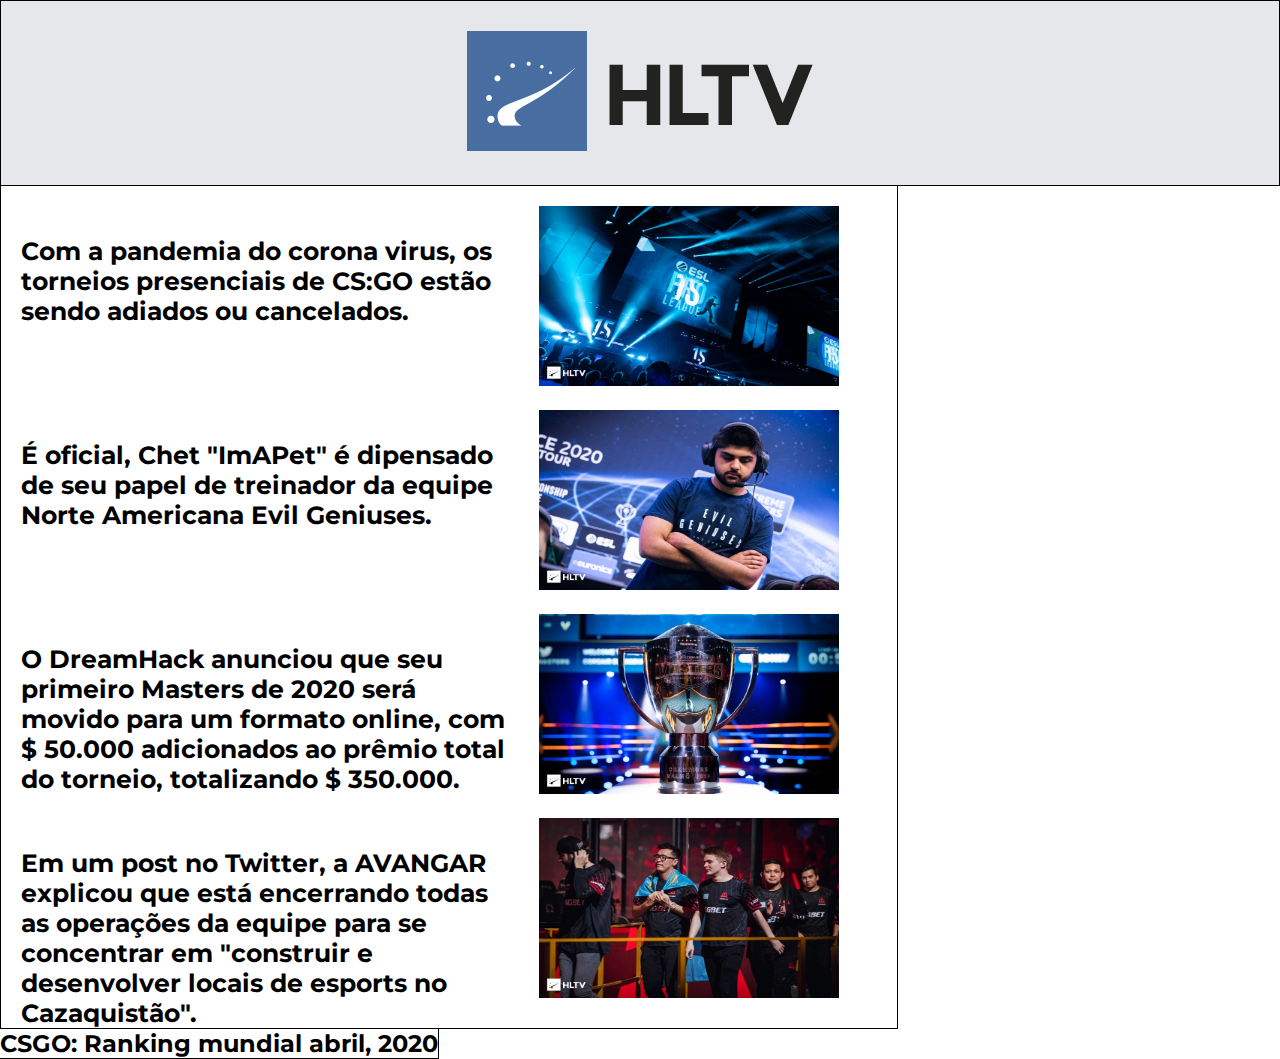
==== 2020-1/IDW/AP1/index.html @ b1125171 "update" ====
<!DOCTYPE html>
<html lang="pt-BR">
<head>
  <meta charset="UTF-8">
  <meta name="viewport" content="width=device-width, initial-scale=1.0">
  <link rel="stylesheet" href="css/style.css">
  <link href="https://fonts.googleapis.com/css2?family=Montserrat:wght@400;500;700;900&display=swap" rel="stylesheet">
  <title>Ap1</title>
</head>
<body>
  <!--Cabeçalho-->
  <header>
    <img src="img/HLTV_2017logo.png" alt="">
  </header>


  <!--Conteúdo-->
  <section>
    <article>
      <div class="noticias">
        <p>
          Com a pandemia do corona virus,
          os torneios presenciais de CS:GO
          estão sendo adiados ou cancelados. 
        </p>
      </div>

      <div class="imagens">
        <img src="img/img1.jpeg" alt="">
      </div>
    </article>

    <article>
      <div class="noticias">
        <p>
          É oficial, Chet "ImAPet" é dipensado
          de seu papel de treinador da equipe
          Norte Americana Evil Geniuses.
        </p>
      </div>

      <div class="imagens">
        <img src="img/evil.webp" alt="">
      </div>
    </article>

    <article>
      <div class="noticias">
        <p>
          O DreamHack anunciou que seu primeiro Masters de 2020 
          será movido para um formato online, 
          com $ 50.000 adicionados ao prêmio total do torneio,
          totalizando $ 350.000.
        </p>
      </div>

      <div class="imagens">
        <img src="img/trofeu.webp" alt="">
      </div>
    </article>

    <article>
      <div class="noticias">
        <p>
          Em um post no Twitter, a AVANGAR explicou que está encerrando
          todas as operações da equipe para se concentrar em "construir 
          e desenvolver locais de esports no Cazaquistão".
        </p>
      </div>

      <div class="imagens">
        <img src="img/avangar.webp" alt="">
      </div>
    </article>


  </section>


  <!--Barra lateral direita-->
  <sidebar>
    <h2>CSGO: Ranking mundial abril, 2020</h2>

    <article>

    </article>
  </sidebar>


  <!--Rodapé-->
  <footer>

  </footer>
  
</body>
</html>
---- 2020-1/IDW/AP1/css/style.css ----
* {
  margin: 0 auto;
}

body {
  font-family: 'Montserrat', sans-serif;
}

header {
  border: 1px solid black;
  background: #E5E7EA;
  text-align: center;
}

header img {
  padding: 30px 0;
}

section {
  border: 1px solid black;
  border-top: none;
  float: left;
  width: 70%;
}

.noticias {
  width: 60%;
  text-align: left;
  float: left;
}

.noticias p {
  margin: 50px 20px 0 20px;
  font-weight: bold;
  font-size: 25px;
}

.imagens img {
  margin: 20px 0 0 0;
  width: 300px;
  height: 180px;
}

sidebar {
  border: 1px solid black;
  border-left: none;
  border-top: none;
  float: left;
}
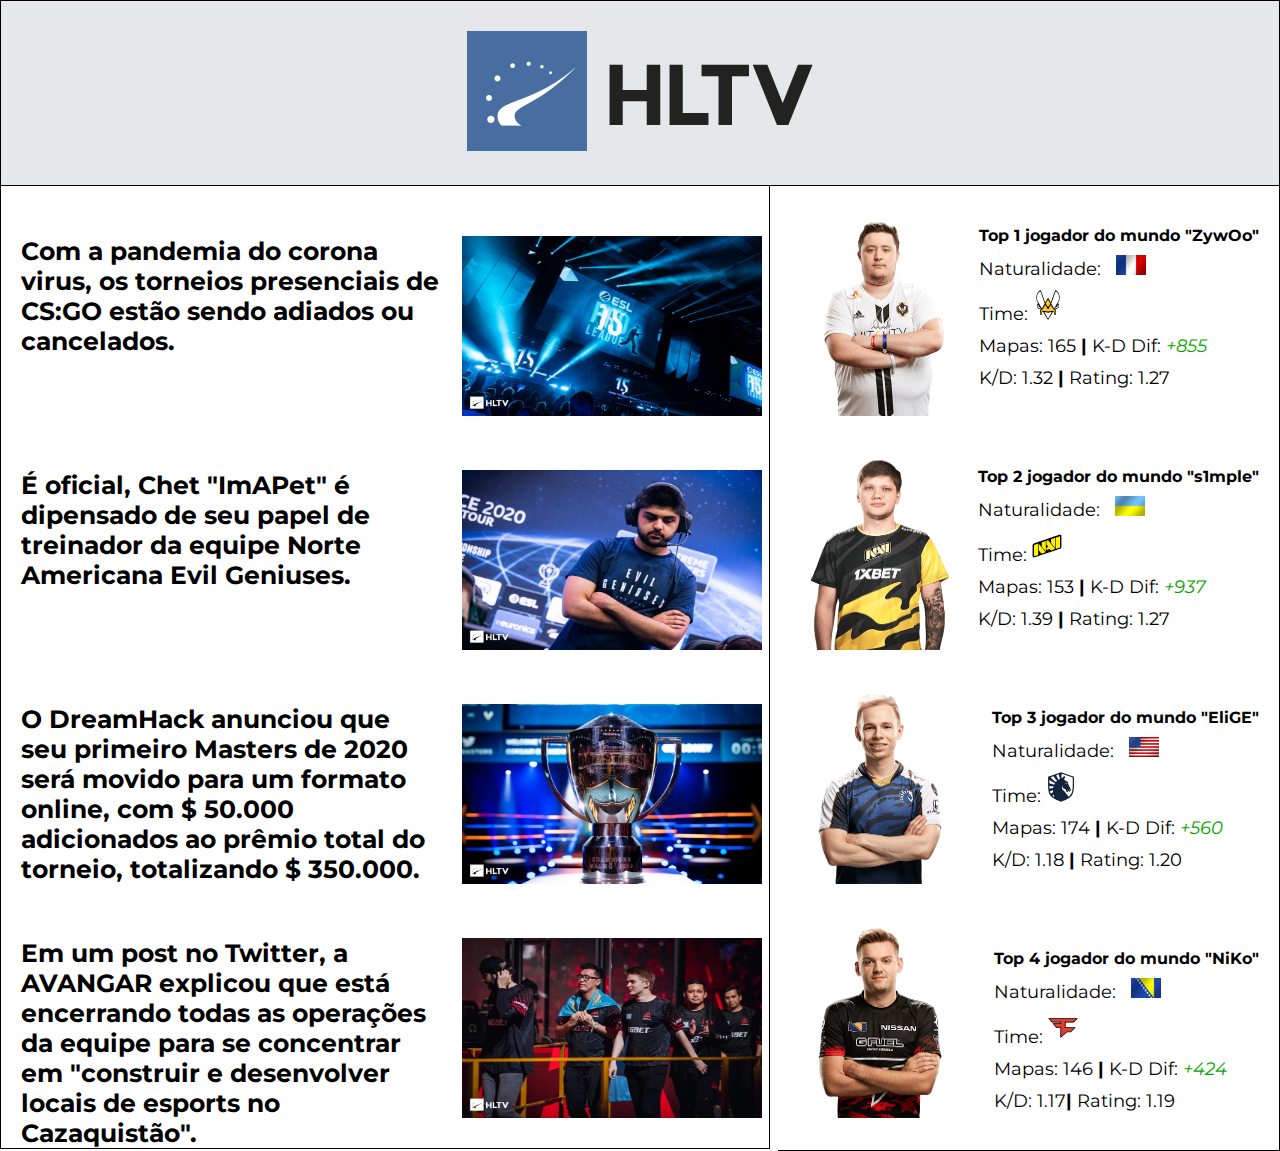
==== commit f31f326f: "update" ====
--- a/2020-1/IDW/AP1/index.html
+++ b/2020-1/IDW/AP1/index.html
@@ -79,11 +79,68 @@
 
   <!--Barra lateral direita-->
   <sidebar>
-    <h2>CSGO: Ranking mundial abril, 2020</h2>
+    <!--Top 1-->
+    <article>
+      <div class="jogador">
+        <picture><img class="player-profile" src="img/zyo.png" alt=""></picture>
+      </div>
 
+      <div class="info-jogador">
+        <h4>Top 1 jogador do mundo "ZywOo"</h4>
+        <p>Naturalidade: <img class="naturalidade" src="img/FR.gif" title="França" alt=""></p>
+        <p>Time: <img class="time" src="img/vita.svg" title="Vitality" alt=""></p>
+        <p>Mapas: 165 <b>|</b> K-D Dif: <em>+855</em></p>
+        <p>K/D: 1.32 <b>|</b> Rating: 1.27</p>
+        <br><br>
+      </div>
+    </article>
+
+        <!--Top 2-->
     <article>
+      <div class="jogador">
+        <picture><img class="player-profile" src="img/simples.webp" alt=""></picture>
+      </div>
+    
+      <div class="info-jogador">
+        <h4>Top 2 jogador do mundo "s1mple"</h4>
+        <p>Naturalidade: <img class="naturalidade" src="img/ua.gif" title="Ucrânia" alt=""></p>
+        <p>Time: <img class="time" src="img/navi.svg" title="Natus Vincere" alt=""></p>
+        <p>Mapas: 153 <b>|</b> K-D Dif: <em>+937</em></p>
+        <p>K/D: 1.39 <b>|</b> Rating: 1.27</p>
+        <br><br>
+      </div>
+    </article>
 
-    </article>
+      <!--Top 3-->
+      <article>
+        <div class="jogador">
+          <picture><img class="player-profile" src="img/elige.png" alt=""></picture>
+        </div>
+  
+        <div class="info-jogador">
+          <h4>Top 3 jogador do mundo "EliGE"  </h4>
+          <p>Naturalidade: <img class="naturalidade" src="img/US.gif" title="Estados Unidos" alt=""></p>
+          <p>Time: <img class="time" src="img/liquid.svg" title="Team Liquid" alt=""></p>
+          <p>Mapas: 174 <b>|</b> K-D Dif: <em>+560</em></p>
+          <p>K/D: 1.18 <b>|</b> Rating: 1.20</p>
+          <br><br>
+        </div>
+
+              <!--Top 4-->
+      <article>
+        <div class="jogador">
+          <picture><img class="player-profile" src="img/niko.png" alt=""></picture>
+        </div>
+  
+        <div class="info-jogador">
+          <h4>Top 4 jogador do mundo "NiKo"  </h4>
+          <p>Naturalidade: <img class="naturalidade" src="img/BA.gif" title="Bósnia e Herzegovina" alt=""></p>
+          <p>Time: <img class="time" src="img/faze.svg" title="FaZe Clan" alt=""></p>
+          <p>Mapas: 146 <b>|</b> K-D Dif: <em>+424</em></p>
+          <p>K/D: 1.17<b>|</b> Rating: 1.19</p>
+          <br><br>
+        </div>
+      </article>
   </sidebar>
 
 
--- a/2020-1/IDW/AP1/css/style.css
+++ b/2020-1/IDW/AP1/css/style.css
@@ -20,30 +20,70 @@
   border: 1px solid black;
   border-top: none;
   float: left;
-  width: 70%;
+  width: 60%;
 }
 
 .noticias {
+  float: left;
+  text-align: left;
   width: 60%;
-  text-align: left;
-  float: left;
 }
 
 .noticias p {
-  margin: 50px 20px 0 20px;
   font-weight: bold;
   font-size: 25px;
+  margin: 50px 20px 0 20px;
 }
 
 .imagens img {
-  margin: 20px 0 0 0;
+  height: 180px;
+  margin: 50px 0 0 0;
   width: 300px;
-  height: 180px;
 }
 
 sidebar {
   border: 1px solid black;
   border-left: none;
   border-top: none;
+  float: right;
+}
+
+.jogador {
   float: left;
 }
+
+.info-jogador {
+  float: right;
+}
+
+.info-jogador h4 {
+  font-weight: bold;
+  margin-top: 40px;
+  margin-right: 20px;
+}
+
+.info-jogador p {
+  font-size: 18px;
+  margin-top: 10px;
+}
+
+.info-jogador p em {
+  color: #08A500;
+}
+
+.naturalidade {
+  width: 30px;
+  height: 20px;
+  margin-left: 10px;
+}
+
+.time {
+  width: 30px;
+  height: 30px;
+}
+        
+.player-profile {
+  margin-top: 30px;
+  width: 200px;
+  height: 200px;
+}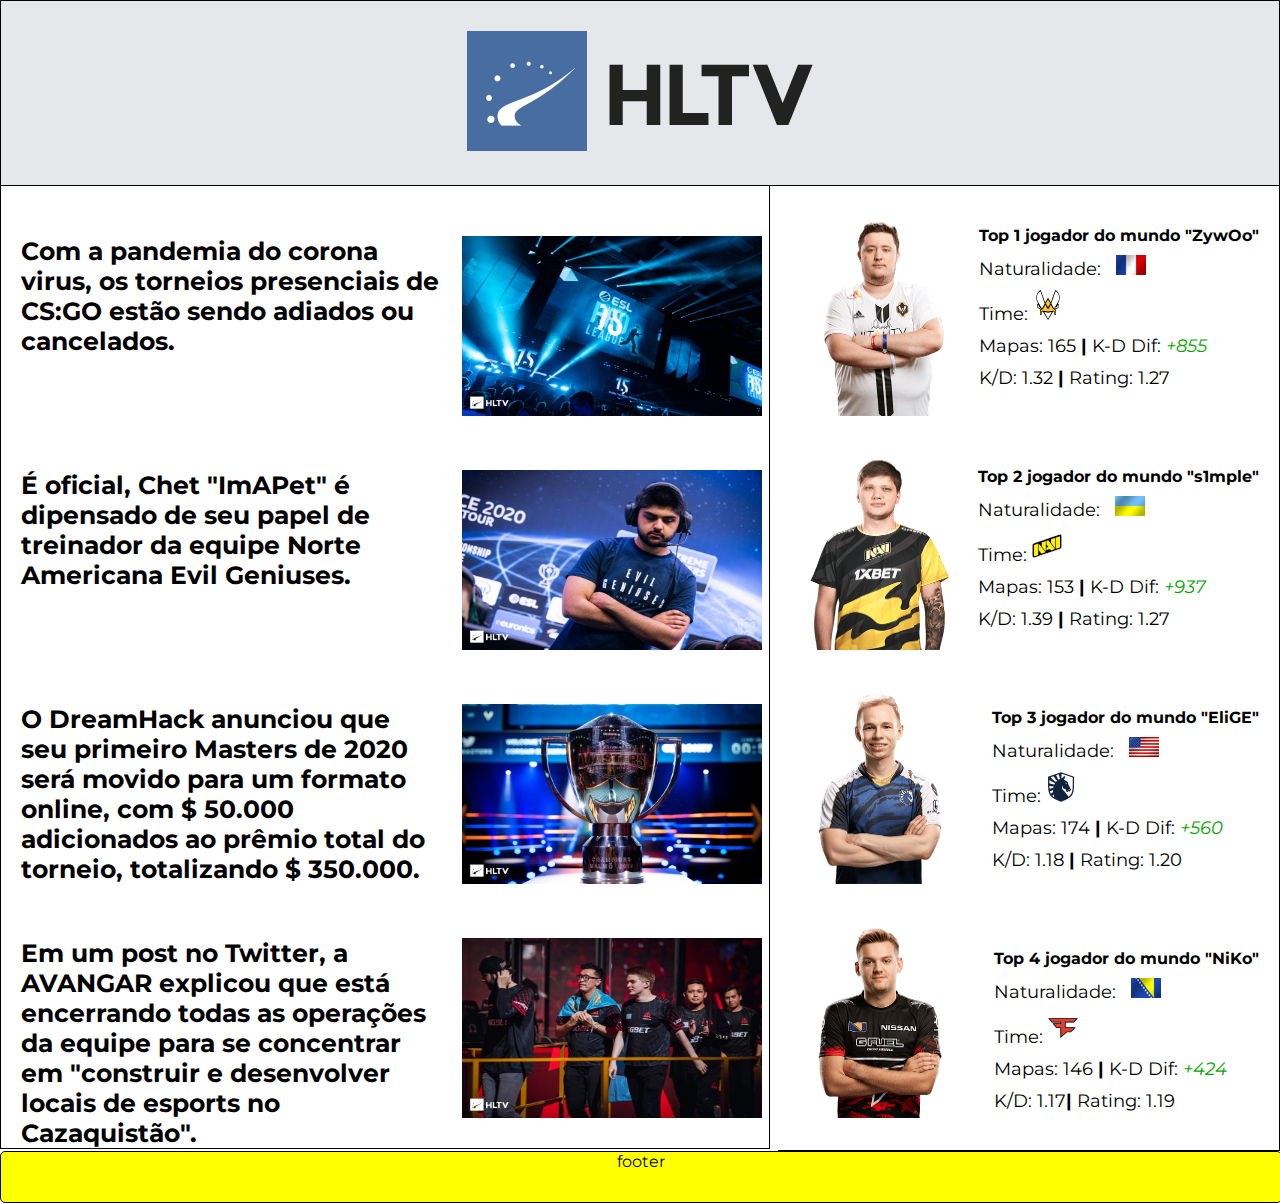
==== commit fc827396: "article fechada" ====
--- a/2020-1/IDW/AP1/index.html
+++ b/2020-1/IDW/AP1/index.html
@@ -125,6 +125,7 @@
           <p>K/D: 1.18 <b>|</b> Rating: 1.20</p>
           <br><br>
         </div>
+      </article><!--faltou esta article-->
 
               <!--Top 4-->
       <article>
@@ -146,7 +147,7 @@
 
   <!--Rodapé-->
   <footer>
-
+    <p>footer</p>
   </footer>
   
 </body>
--- a/2020-1/IDW/AP1/css/style.css
+++ b/2020-1/IDW/AP1/css/style.css
@@ -86,4 +86,17 @@
   margin-top: 30px;
   width: 200px;
   height: 200px;
+}
+
+/* footer alterado remover */
+
+footer {
+  background-color: yellow;
+  border: 1px solid black;
+  text-align: center;
+  border-radius: 5px;
+  margin-top: 20px;
+  width: 100%;
+  height: 50px;
+  clear: both;
 }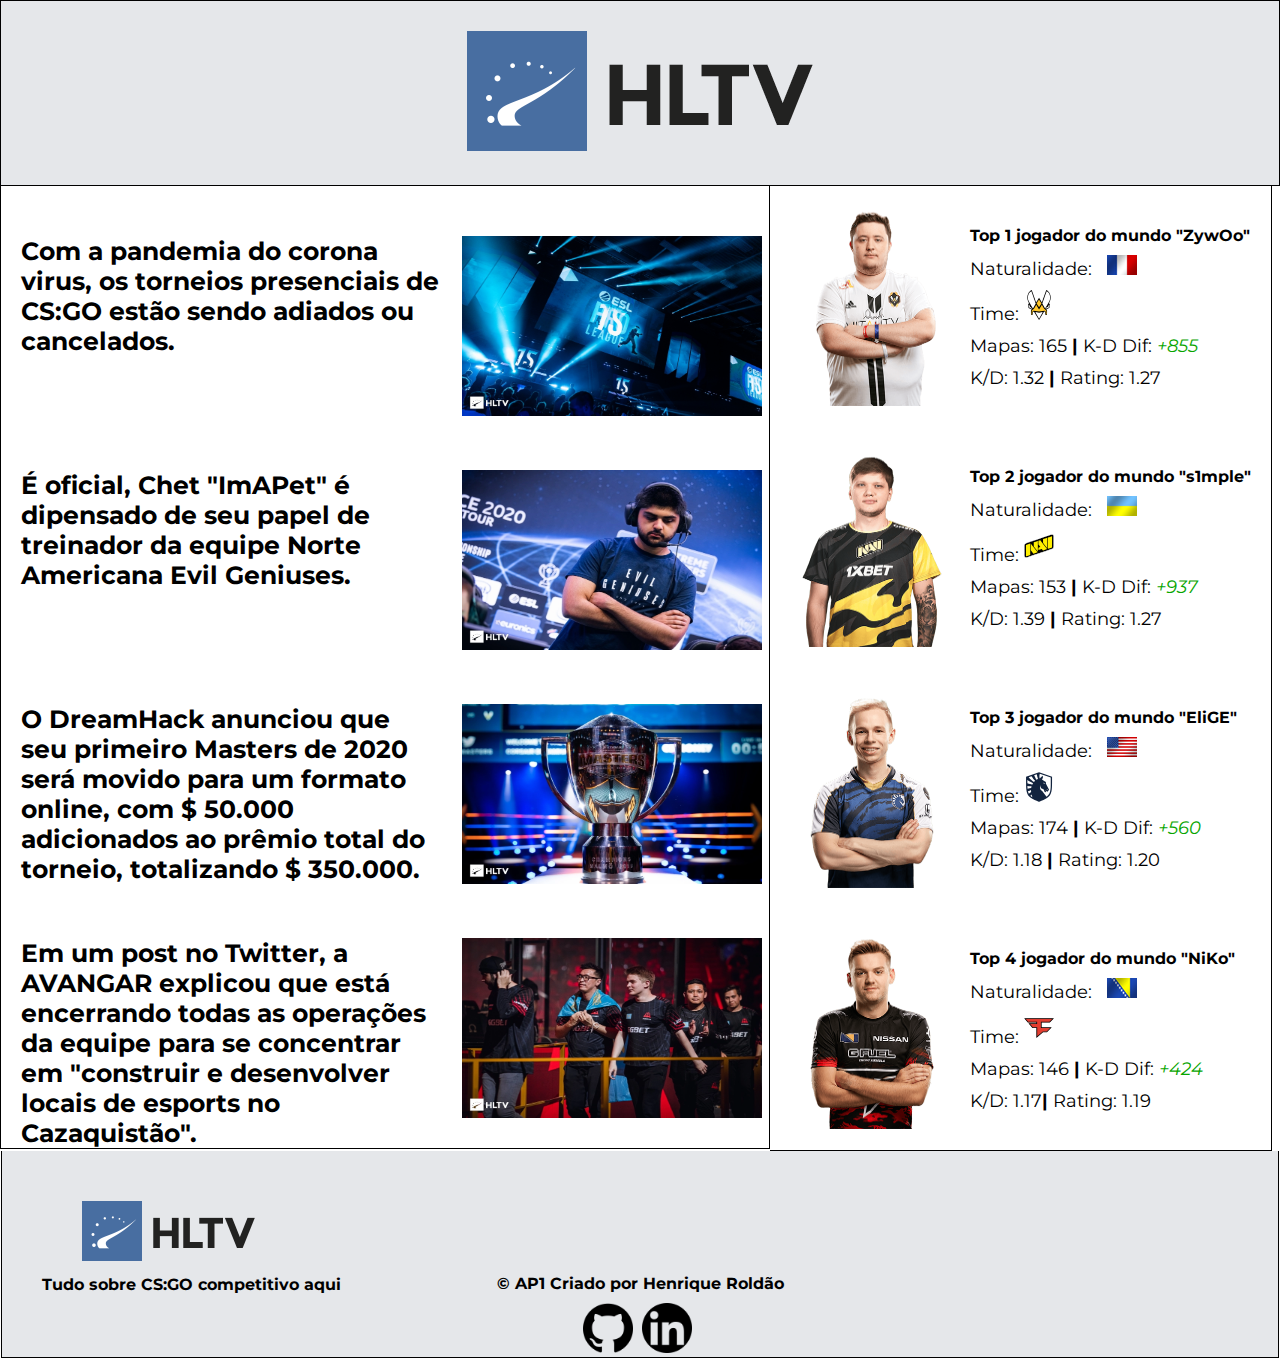
==== commit 350088c4: "update final" ====
--- a/2020-1/IDW/AP1/index.html
+++ b/2020-1/IDW/AP1/index.html
@@ -125,7 +125,7 @@
           <p>K/D: 1.18 <b>|</b> Rating: 1.20</p>
           <br><br>
         </div>
-      </article><!--faltou esta article-->
+      </article>
 
               <!--Top 4-->
       <article>
@@ -147,8 +147,25 @@
 
   <!--Rodapé-->
   <footer>
-    <p>footer</p>
+    <article>
+      <a href="https://www.hltv.org/">
+        <img src="img/HLTV_2017logo.png" 
+        title="Vá para o Site!" alt="">
+      </a>
+      <p>Tudo sobre CS:GO competitivo aqui </p>
+    </article>
+
+    <div class="contato">
+      <h4>&copy; AP1 Criado por Henrique Roldão</h4>
+      <a href="https://github.com/henrique-roldao">
+        <img src="img/github.png" 
+        title="Meu GitHub" alt=""></a>
+
+        <a href="">
+          <img src="img/linkedin.png" 
+          title="Meu Linkedin" alt="">
+        </a>
+    </div>
   </footer>
-  
 </body>
 </html>--- a/2020-1/IDW/AP1/css/style.css
+++ b/2020-1/IDW/AP1/css/style.css
@@ -23,6 +23,13 @@
   width: 60%;
 }
 
+sidebar {
+  border: 1px solid black;
+  border-left: none;
+  border-top: none;
+  float: left;
+}
+
 .noticias {
   float: left;
   text-align: left;
@@ -41,19 +48,12 @@
   width: 300px;
 }
 
-sidebar {
-  border: 1px solid black;
-  border-left: none;
-  border-top: none;
-  float: right;
-}
-
 .jogador {
   float: left;
 }
 
 .info-jogador {
-  float: right;
+  float: left;
 }
 
 .info-jogador h4 {
@@ -83,20 +83,41 @@
 }
         
 .player-profile {
-  margin-top: 30px;
+  margin-top: 20px;
   width: 200px;
   height: 200px;
 }
 
-/* footer alterado remover */
+footer {
+  background: #E5E7EA;
+  border: 1px solid black;
+  border-top: none;
+  clear: both;
+  width: 99.7%;
+}
 
-footer {
-  background-color: yellow;
-  border: 1px solid black;
+footer article img {
+  margin-top: 50px;
+  margin-left: 80px;
+  width: 173px;
+  height: 60px;
+}
+
+footer p {
+  font-weight: bold;
+  margin-top: 10px;
+  margin-left: 40px;
+}
+
+.contato {
   text-align: center;
-  border-radius: 5px;
-  margin-top: 20px;
-  width: 100%;
+  margin-top: -20px;
+}
+
+.contato img {
+  margin-top: 10px;
+  margin-right: 5px;
+  width: 50px;
   height: 50px;
-  clear: both;
-}+}
+
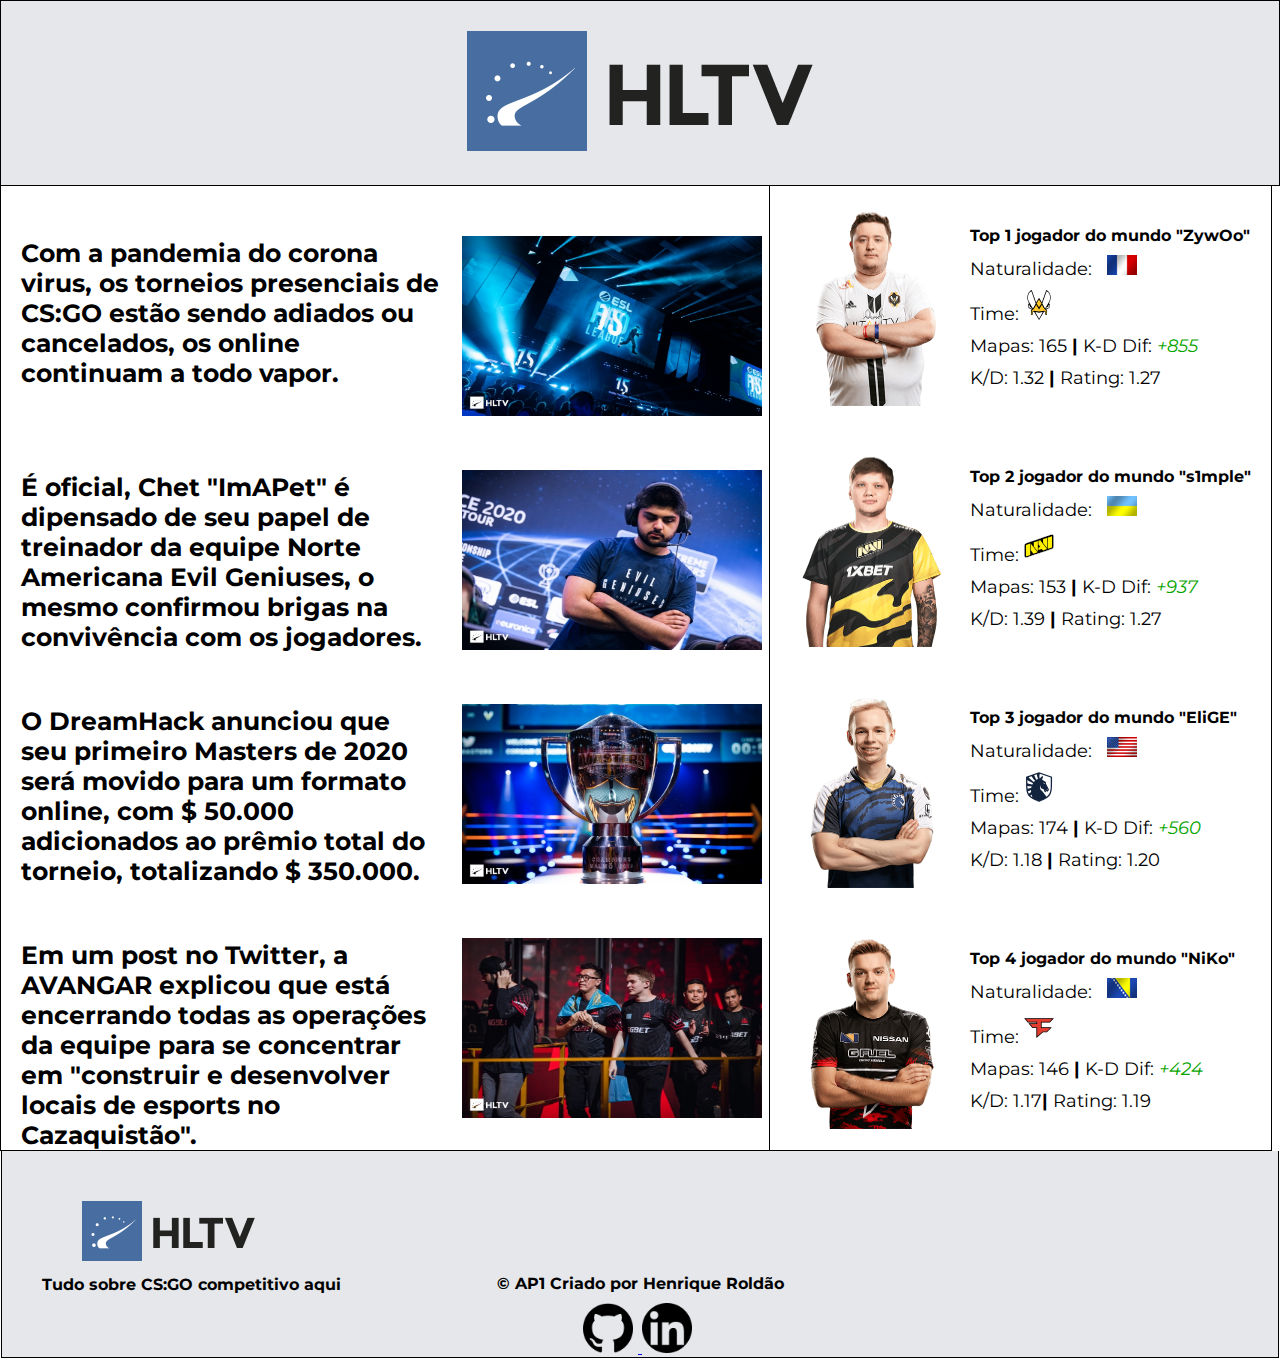
==== commit 677ea859: "update" ====
--- a/2020-1/IDW/AP1/index.html
+++ b/2020-1/IDW/AP1/index.html
@@ -21,7 +21,8 @@
         <p>
           Com a pandemia do corona virus,
           os torneios presenciais de CS:GO
-          estão sendo adiados ou cancelados. 
+          estão sendo adiados ou cancelados, os online
+          continuam a todo vapor. 
         </p>
       </div>
 
@@ -35,7 +36,8 @@
         <p>
           É oficial, Chet "ImAPet" é dipensado
           de seu papel de treinador da equipe
-          Norte Americana Evil Geniuses.
+          Norte Americana Evil Geniuses,
+          o mesmo confirmou brigas na convivência com os jogadores.
         </p>
       </div>
 
@@ -159,9 +161,10 @@
       <h4>&copy; AP1 Criado por Henrique Roldão</h4>
       <a href="https://github.com/henrique-roldao">
         <img src="img/github.png" 
-        title="Meu GitHub" alt=""></a>
+        title="Meu GitHub" alt="">
+      </a>
 
-        <a href="">
+        <a href="https://www.linkedin.com/in/henrique-rold%C3%A3o-2795191a2/">
           <img src="img/linkedin.png" 
           title="Meu Linkedin" alt="">
         </a>
--- a/2020-1/IDW/AP1/css/style.css
+++ b/2020-1/IDW/AP1/css/style.css
@@ -39,7 +39,7 @@
 .noticias p {
   font-weight: bold;
   font-size: 25px;
-  margin: 50px 20px 0 20px;
+  margin: 52px 20px 0 20px;
 }
 
 .imagens img {
